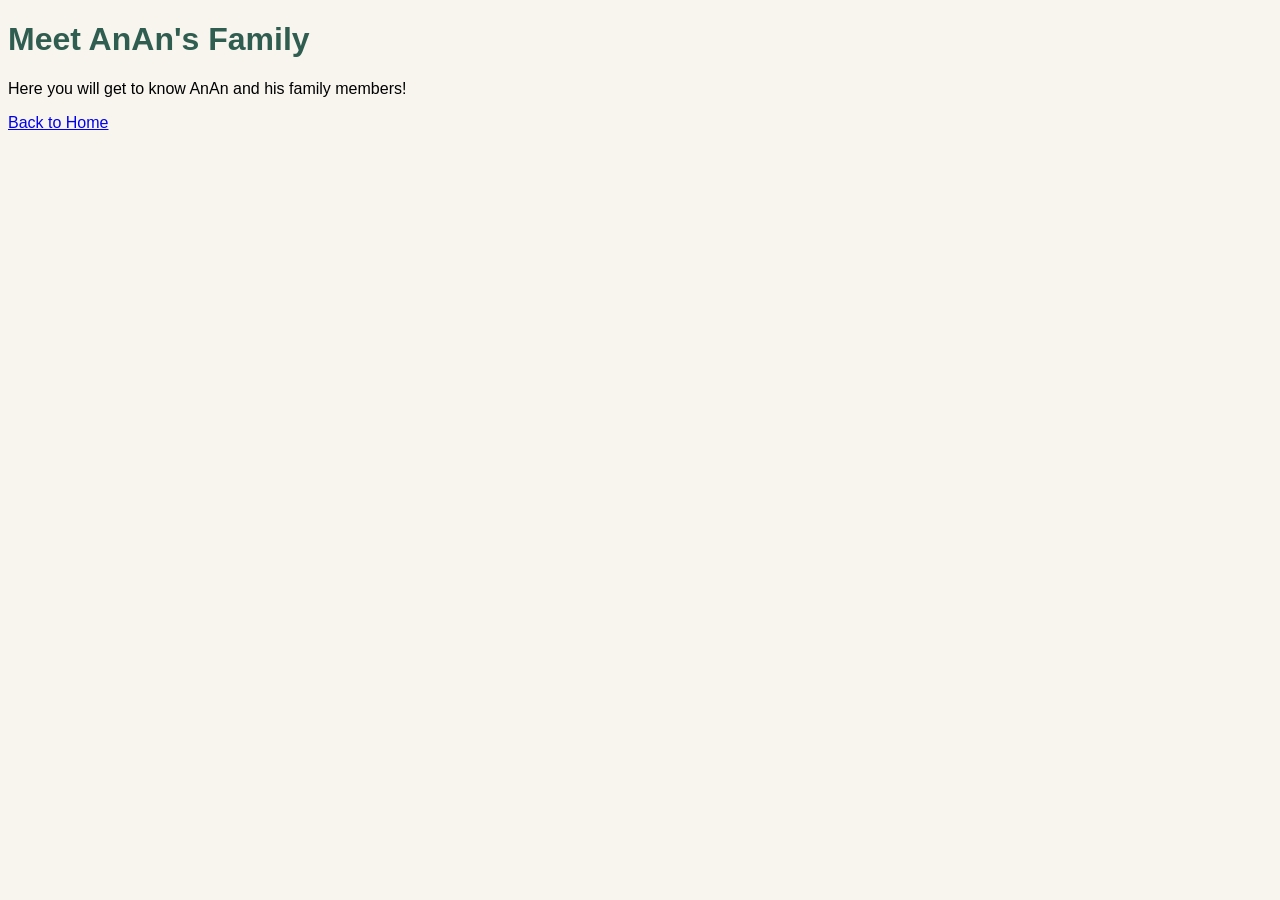
==== characters/characters.html @ 83c9df61 "Create characters.html" ====
<!DOCTYPE html>
<html>
<head>
    <title>Meet the Characters - Learn Swedish with AnAn</title>
    <link rel="stylesheet" href="../css/style.css">
</head>
<body>
    <h1>Meet AnAn's Family</h1>
    <p>Here you will get to know AnAn and his family members!</p>
    <a href="../index.html">Back to Home</a>
</body>
</html>
---- css/style.css ----
body {
    font-family: Arial, sans-serif;
    background-color: #f8f5ef;
}

h1 {
    color: #2f5d50;
}
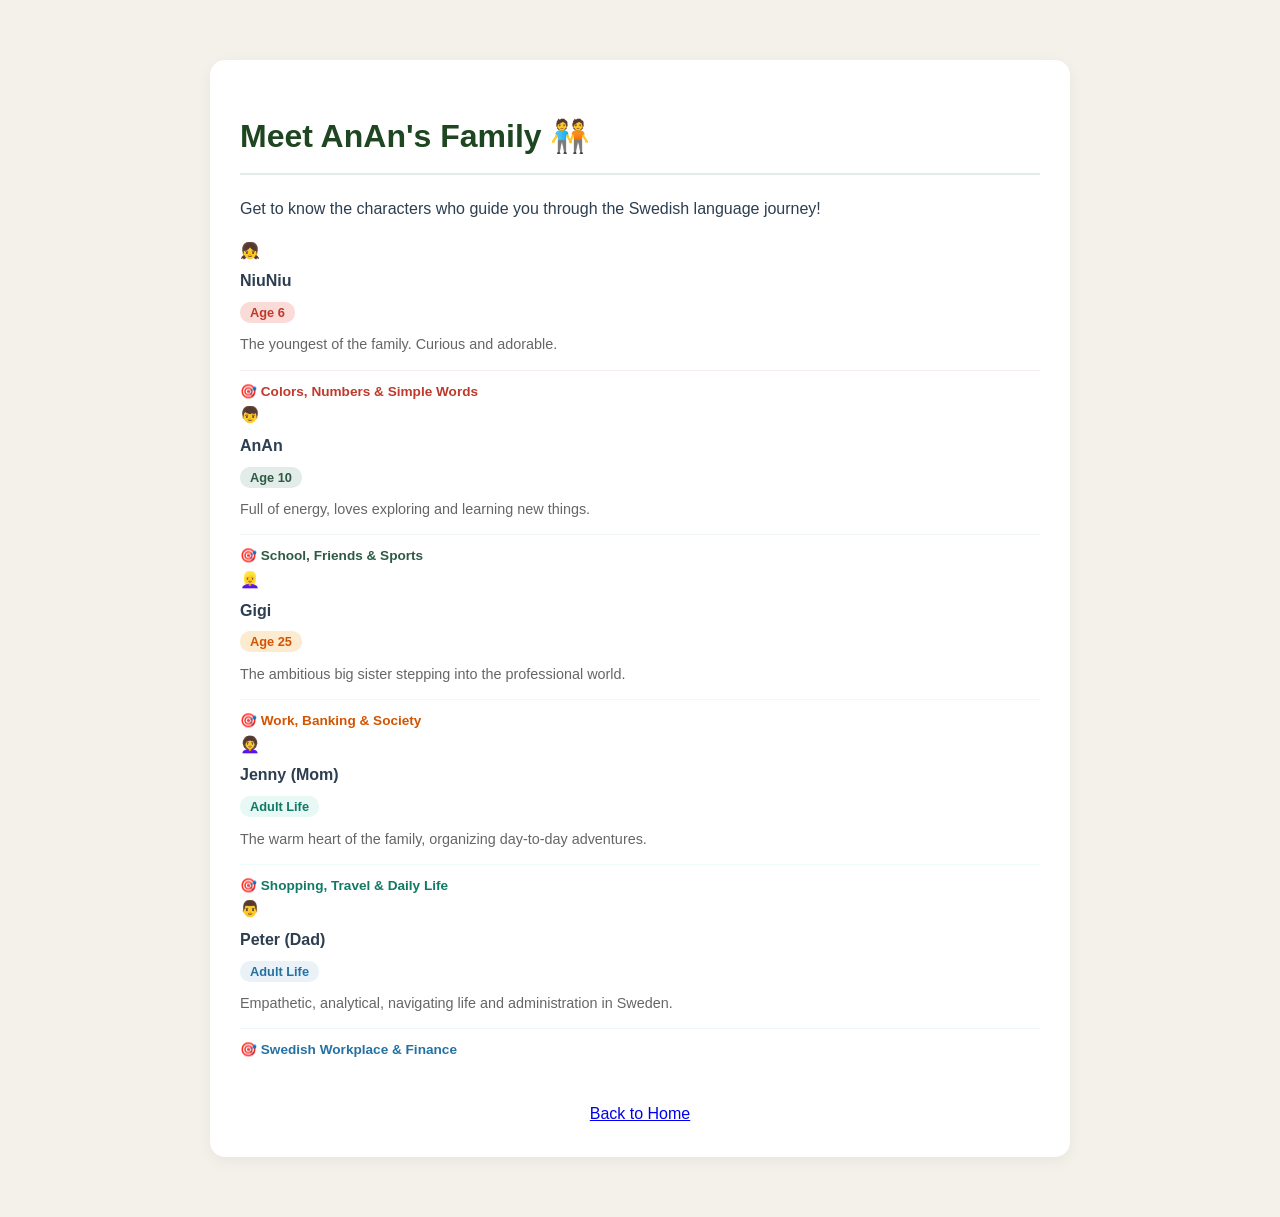
==== commit 579d80ac: "Update characters.html" ====
--- a/characters/characters.html
+++ b/characters/characters.html
@@ -1,12 +1,93 @@
 <!DOCTYPE html>
-<html>
+<html lang="en">
 <head>
-    <title>Meet the Characters - Learn Swedish with AnAn</title>
+    <meta charset="UTF-8">
+    <meta name="viewport" content="width=device-width, initial-scale=1.0">
+    <title>Meet AnAn's Family - Learn Swedish</title>
     <link rel="stylesheet" href="../css/style.css">
 </head>
 <body>
-    <h1>Meet AnAn's Family</h1>
-    <p>Here you will get to know AnAn and his family members!</p>
-    <a href="../index.html">Back to Home</a>
+
+<div class="container">
+    <h1>Meet AnAn's Family 🧑‍🤝‍🧑</h1>
+    <p>Get to know the characters who guide you through the Swedish language journey!</p>
+
+    <div class="char-grid">
+        <div class="char-card">
+            <div>
+                <span class="char-avatar">👧</span>
+                <h4 style="margin: 5px 0; color: #2c3e50;">NiuNiu</h4>
+                <span style="background: #fadbd8; color: #c0392b; font-size: 0.8rem; padding: 3px 10px; border-radius: 10px; font-weight: bold;">Age 6</span>
+                <p style="font-size: 0.9rem; color: #666; margin-top: 10px; line-height: 1.4; text-align: left;">
+                    The youngest of the family. Curious and adorable.
+                </p>
+            </div>
+            <div style="margin-top: 15px; border-top: 1px solid #f9ebec; padding-top: 10px; font-size: 0.85rem; color: #c0392b; font-weight: bold;">
+                🎯 Colors, Numbers & Simple Words
+            </div>
+        </div>
+
+        <div class="char-card">
+            <div>
+                <span class="char-avatar">👦</span>
+                <h4 style="margin: 5px 0; color: #2c3e50;">AnAn</h4>
+                <span style="background: #e2ece9; color: #2e5a44; font-size: 0.8rem; padding: 3px 10px; border-radius: 10px; font-weight: bold;">Age 10</span>
+                <p style="font-size: 0.9rem; color: #666; margin-top: 10px; line-height: 1.4; text-align: left;">
+                    Full of energy, loves exploring and learning new things.
+                </p>
+            </div>
+            <div style="margin-top: 15px; border-top: 1px solid #eef5f2; padding-top: 10px; font-size: 0.85rem; color: #2e5a44; font-weight: bold;">
+                🎯 School, Friends & Sports
+            </div>
+        </div>
+
+        <div class="char-card">
+            <div>
+                <span class="char-avatar">👱‍♀️</span>
+                <h4 style="margin: 5px 0; color: #2c3e50;">Gigi</h4>
+                <span style="background: #fdebd0; color: #d35400; font-size: 0.8rem; padding: 3px 10px; border-radius: 10px; font-weight: bold;">Age 25</span>
+                <p style="font-size: 0.9rem; color: #666; margin-top: 10px; line-height: 1.4; text-align: left;">
+                    The ambitious big sister stepping into the professional world.
+                </p>
+            </div>
+            <div style="margin-top: 15px; border-top: 1px solid #fdf5ea; padding-top: 10px; font-size: 0.85rem; color: #d35400; font-weight: bold;">
+                🎯 Work, Banking & Society
+            </div>
+        </div>
+
+        <div class="char-card">
+            <div>
+                <span class="char-avatar">👩‍🦱</span>
+                <h4 style="margin: 5px 0; color: #2c3e50;">Jenny (Mom)</h4>
+                <span style="background: #e8f8f5; color: #117a65; font-size: 0.8rem; padding: 3px 10px; border-radius: 10px; font-weight: bold;">Adult Life</span>
+                <p style="font-size: 0.9rem; color: #666; margin-top: 10px; line-height: 1.4; text-align: left;">
+                    The warm heart of the family, organizing day-to-day adventures.
+                </p>
+            </div>
+            <div style="margin-top: 15px; border-top: 1px solid #eefcf9; padding-top: 10px; font-size: 0.85rem; color: #117a65; font-weight: bold;">
+                🎯 Shopping, Travel & Daily Life
+            </div>
+        </div>
+
+        <div class="char-card">
+            <div>
+                <span class="char-avatar">👨</span>
+                <h4 style="margin: 5px 0; color: #2c3e50;">Peter (Dad)</h4>
+                <span style="background: #eaf2f8; color: #2471a3; font-size: 0.8rem; padding: 3px 10px; border-radius: 10px; font-weight: bold;">Adult Life</span>
+                <p style="font-size: 0.9rem; color: #666; margin-top: 10px; line-height: 1.4; text-align: left;">
+                    Empathetic, analytical, navigating life and administration in Sweden.
+                </p>
+            </div>
+            <div style="margin-top: 15px; border-top: 1px solid #f0f7fc; padding-top: 10px; font-size: 0.85rem; color: #2471a3; font-weight: bold;">
+                🎯 Swedish Workplace & Finance
+            </div>
+        </div>
+    </div>
+
+    <div style="margin-top: 40px; text-align: center;">
+        <a href="../index.html" class="quiz-start-btn" style="width: auto; display: inline-block;">Back to Home</a>
+    </div>
+</div>
+
 </body>
 </html>
--- a/css/style.css
+++ b/css/style.css
@@ -1,8 +1,39 @@
+/* 1. 基础页面设置：北欧简约风 */
 body {
-    font-family: Arial, sans-serif;
-    background-color: #f8f5ef;
+    font-family: 'Segoe UI', Tahoma, Geneva, Verdana, sans-serif;
+    background-color: #f4f1ea; 
+    color: #2c3e50;
+    line-height: 1.6;
+    margin: 0;
+    padding: 20px;
 }
 
-h1 {
-    color: #2f5d50;
+/* 2. 全局标题样式 */
+h1 { color: #1e4620; border-bottom: 2px solid #e2ece9; padding-bottom: 10px; }
+h2 { color: #2e5a44; margin-top: 30px; }
+
+/* 3. 剧集专用组件样式 (从你提供的新代码中整合) */
+.container { max-width: 800px; margin: 40px auto; padding: 30px; background: white; border-radius: 15px; box-shadow: 0 4px 15px rgba(0,0,0,0.05); }
+.audio-hero { background: #f0f4f2; padding: 25px; border-radius: 10px; text-align: center; margin-bottom: 30px; }
+.story-line { margin: 20px 0; padding-bottom: 15px; border-bottom: 1px solid #eee; display: flex; align-items: center; }
+.text-content { flex-grow: 1; }
+.speaker-icon { cursor: pointer; margin-left: 10px; font-size: 1.2rem; vertical-align: middle; }
+
+.vocab-item { padding: 15px; margin-bottom: 10px; border-left: 5px solid #2e5a44; background: #fafafa; }
+.vocab-word { font-weight: bold; font-size: 1.1rem; }
+.vocab-ipa { color: #666; margin-left: 10px; font-style: italic; }
+.vocab-trans { display: block; margin-top: 5px; color: #2e5a44; font-weight: bold; }
+
+/* 4. 练习及导航按钮样式 */
+.practice-btn { display: block; margin: 30px auto; padding: 12px 25px; background: #2e5a44; color: white; text-decoration: none; border-radius: 5px; width: fit-content; font-weight: bold; }
+.nav-footer { display: flex; justify-content: space-between; margin-top: 40px; padding-top: 20px; border-top: 2px solid #eee; }
+.nav-btn { padding: 10px 20px; text-decoration: none; border-radius: 4px; font-weight: bold; }
+.btn-home { background: #dcdcdc; color: #333; }
+.btn-next { background: #2e5a44; color: white; } 
+
+/* 5. 高亮样式 */
+.highlight {
+    background-color: #fff3cd;
+    border-radius: 5px;
+    transition: background-color 0.3s;
 }
